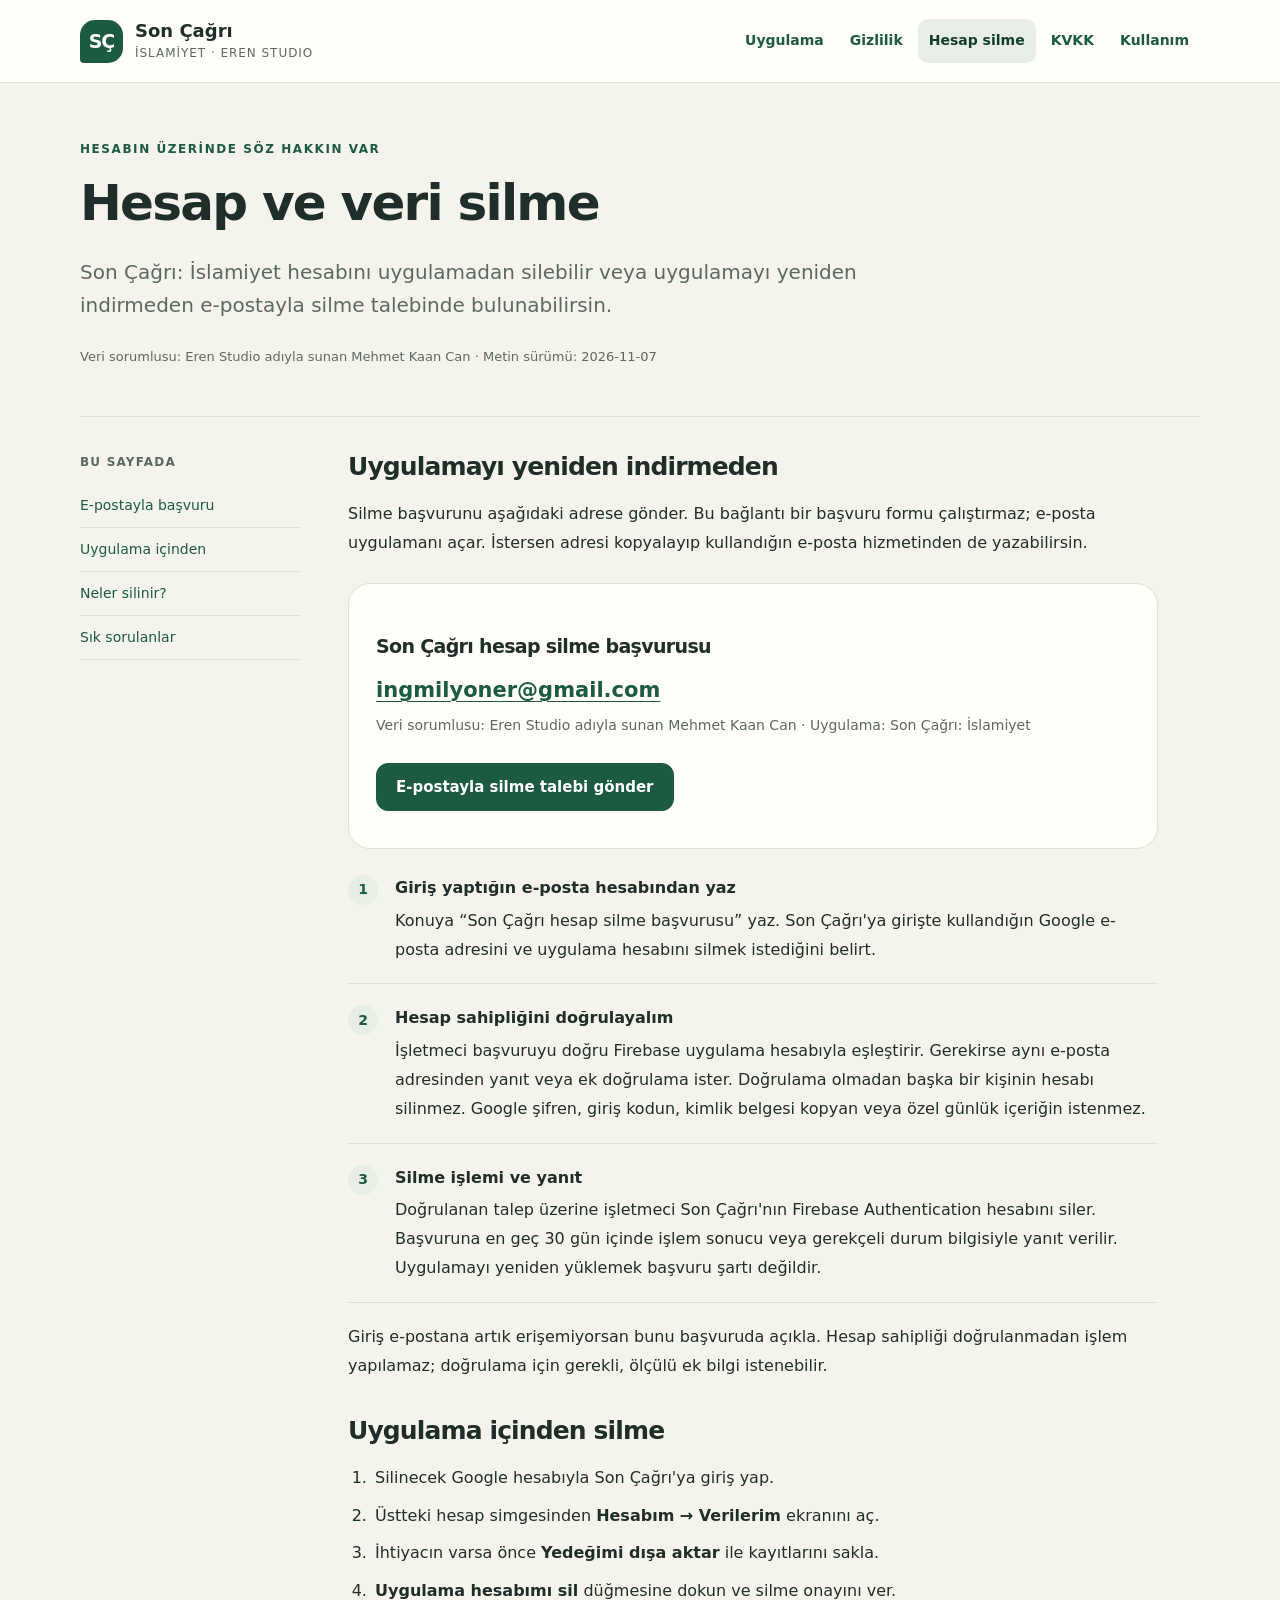
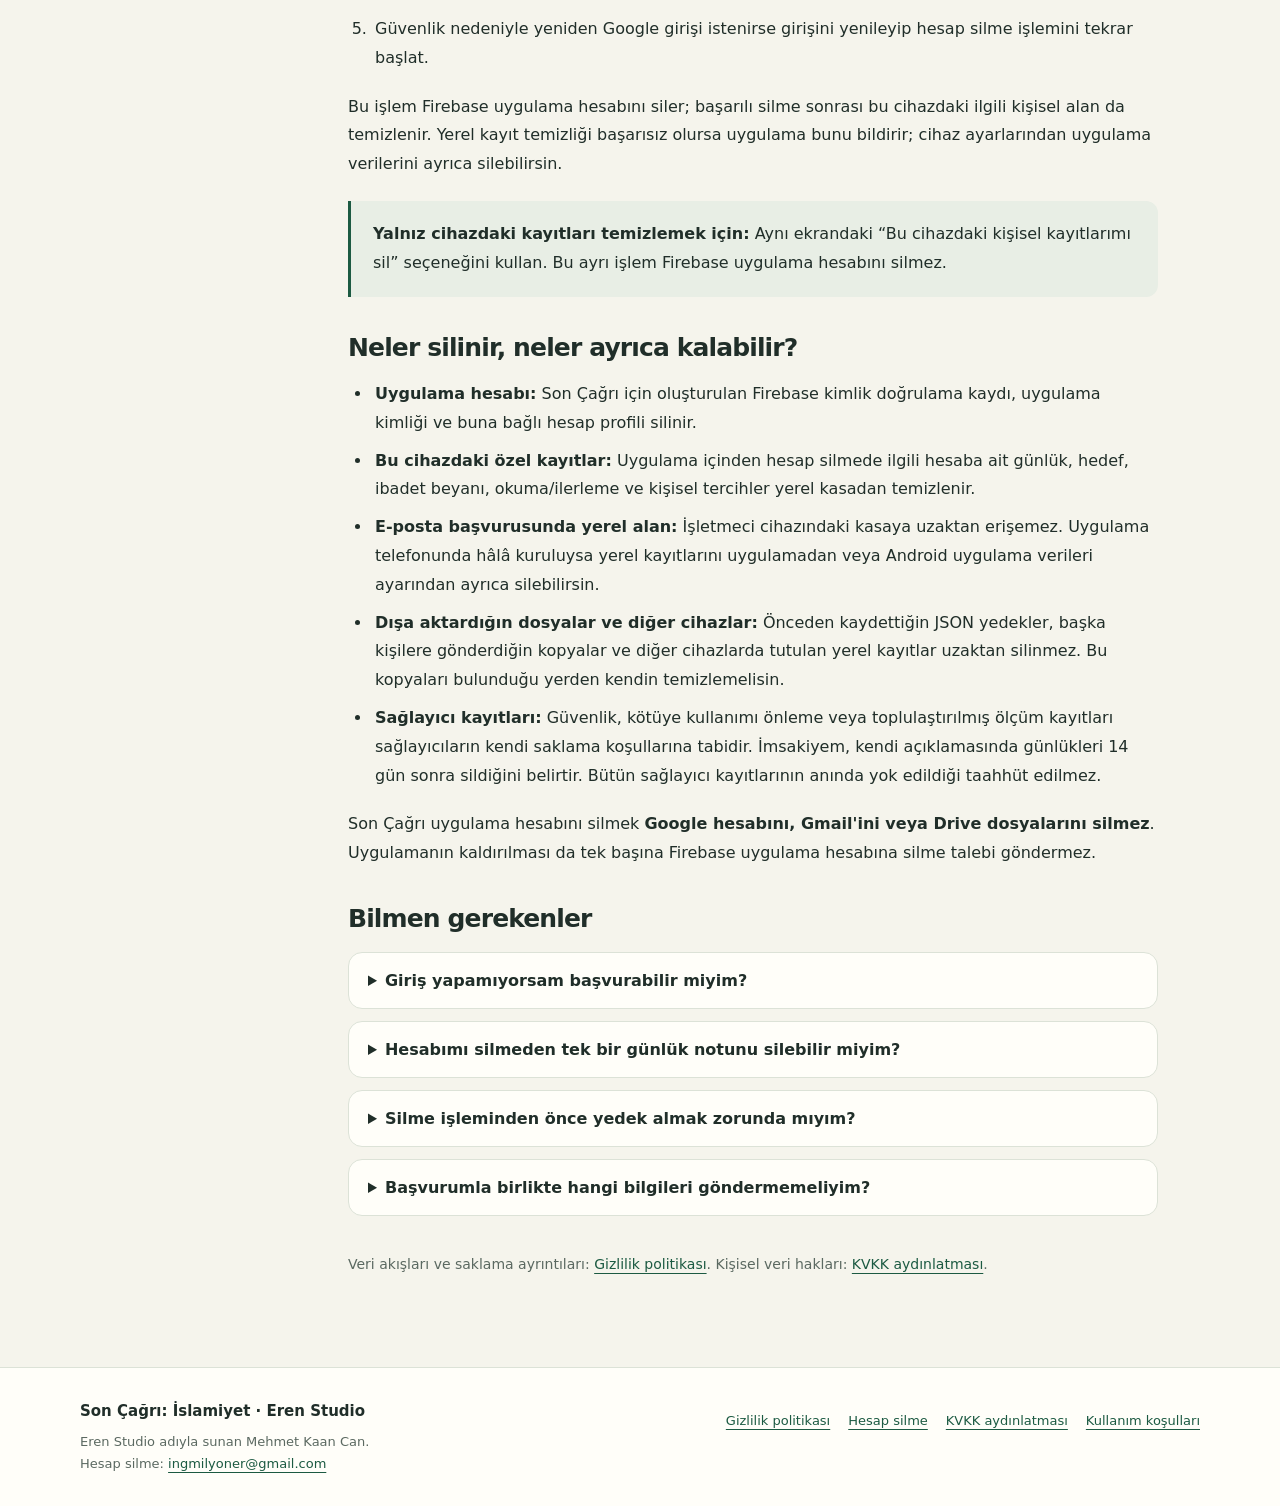
==== delete-account.html @ 75243ef0 "Publish Son Cagri privacy, KVKK and account deletion information" ====
<!doctype html>
<html lang="tr">
<head><meta charset="utf-8"><meta name="viewport" content="width=device-width,initial-scale=1"><meta name="theme-color" content="#1c5a42"><meta name="description" content="Son Çağrı: İslamiyet uygulama hesabını ve verilerini silme: uygulama içinden veya yeniden indirmeden e-postayla başvuru."><title>Hesap ve veri silme · Son Çağrı</title><link rel="stylesheet" href="style.css"></head>
<body><a class="skip" href="#icerik">İçeriğe geç</a>
<header class="site-header"><div class="wrap header-inner"><a class="brand" href="index.html" aria-label="Son Çağrı ana sayfa"><span class="brand-mark" aria-hidden="true">SÇ</span><span><span class="brand-name">Son Çağrı</span><span class="brand-sub">İSLAMİYET · EREN STUDIO</span></span></a><nav class="site-nav" aria-label="Ana gezinme"><a href="index.html">Uygulama</a><a href="privacy.html">Gizlilik</a><a href="delete-account.html" aria-current="page">Hesap silme</a><a href="kvkk.html">KVKK</a><a href="terms.html">Kullanım</a></nav></div></header>
<main id="icerik"><div class="wrap"><header class="page-intro"><span class="eyebrow">Hesabın üzerinde söz hakkın var</span><h1>Hesap ve veri silme</h1><p class="lead">Son Çağrı: İslamiyet hesabını uygulamadan silebilir veya uygulamayı yeniden indirmeden e-postayla silme talebinde bulunabilirsin.</p><p class="meta">Veri sorumlusu: Eren Studio adıyla sunan Mehmet Kaan Can · Metin sürümü: 2026-11-07</p></header>
<div class="document-layout"><nav class="toc" aria-label="Bu sayfada"><p class="toc-title">Bu sayfada</p><a href="#eposta">E-postayla başvuru</a><a href="#uygulama">Uygulama içinden</a><a href="#kapsam">Neler silinir?</a><a href="#sorular">Sık sorulanlar</a></nav><article class="prose">
<section id="eposta"><h2>Uygulamayı yeniden indirmeden</h2><p>Silme başvurunu aşağıdaki adrese gönder. Bu bağlantı bir başvuru formu çalıştırmaz; e-posta uygulamanı açar. İstersen adresi kopyalayıp kullandığın e-posta hizmetinden de yazabilirsin.</p><div class="contact-box"><h3>Son Çağrı hesap silme başvurusu</h3><a class="contact-email" href="mailto:ingmilyoner@gmail.com?subject=Son%20Cagri%20hesap%20silme%20basvurusu">ingmilyoner@gmail.com</a><p class="small">Veri sorumlusu: Eren Studio adıyla sunan Mehmet Kaan Can · Uygulama: Son Çağrı: İslamiyet</p><div class="actions"><a class="button" href="mailto:ingmilyoner@gmail.com?subject=Son%20Cagri%20hesap%20silme%20basvurusu">E-postayla silme talebi gönder</a></div></div><ol class="flow-list"><li><strong>Giriş yaptığın e-posta hesabından yaz</strong>Konuya “Son Çağrı hesap silme başvurusu” yaz. Son Çağrı'ya girişte kullandığın Google e-posta adresini ve uygulama hesabını silmek istediğini belirt.</li><li><strong>Hesap sahipliğini doğrulayalım</strong>İşletmeci başvuruyu doğru Firebase uygulama hesabıyla eşleştirir. Gerekirse aynı e-posta adresinden yanıt veya ek doğrulama ister. Doğrulama olmadan başka bir kişinin hesabı silinmez. Google şifren, giriş kodun, kimlik belgesi kopyan veya özel günlük içeriğin istenmez.</li><li><strong>Silme işlemi ve yanıt</strong>Doğrulanan talep üzerine işletmeci Son Çağrı'nın Firebase Authentication hesabını siler. Başvuruna en geç 30 gün içinde işlem sonucu veya gerekçeli durum bilgisiyle yanıt verilir. Uygulamayı yeniden yüklemek başvuru şartı değildir.</li></ol><p>Giriş e-postana artık erişemiyorsan bunu başvuruda açıkla. Hesap sahipliği doğrulanmadan işlem yapılamaz; doğrulama için gerekli, ölçülü ek bilgi istenebilir.</p></section>
<section id="uygulama"><h2>Uygulama içinden silme</h2><ol><li>Silinecek Google hesabıyla Son Çağrı'ya giriş yap.</li><li>Üstteki hesap simgesinden <strong>Hesabım → Verilerim</strong> ekranını aç.</li><li>İhtiyacın varsa önce <strong>Yedeğimi dışa aktar</strong> ile kayıtlarını sakla.</li><li><strong>Uygulama hesabımı sil</strong> düğmesine dokun ve silme onayını ver.</li><li>Güvenlik nedeniyle yeniden Google girişi istenirse girişini yenileyip hesap silme işlemini tekrar başlat.</li></ol><p>Bu işlem Firebase uygulama hesabını siler; başarılı silme sonrası bu cihazdaki ilgili kişisel alan da temizlenir. Yerel kayıt temizliği başarısız olursa uygulama bunu bildirir; cihaz ayarlarından uygulama verilerini ayrıca silebilirsin.</p><div class="note"><p><strong>Yalnız cihazdaki kayıtları temizlemek için:</strong> Aynı ekrandaki “Bu cihazdaki kişisel kayıtlarımı sil” seçeneğini kullan. Bu ayrı işlem Firebase uygulama hesabını silmez.</p></div></section>
<section id="kapsam"><h2>Neler silinir, neler ayrıca kalabilir?</h2><ul><li><strong>Uygulama hesabı:</strong> Son Çağrı için oluşturulan Firebase kimlik doğrulama kaydı, uygulama kimliği ve buna bağlı hesap profili silinir.</li><li><strong>Bu cihazdaki özel kayıtlar:</strong> Uygulama içinden hesap silmede ilgili hesaba ait günlük, hedef, ibadet beyanı, okuma/ilerleme ve kişisel tercihler yerel kasadan temizlenir.</li><li><strong>E-posta başvurusunda yerel alan:</strong> İşletmeci cihazındaki kasaya uzaktan erişemez. Uygulama telefonunda hâlâ kuruluysa yerel kayıtlarını uygulamadan veya Android uygulama verileri ayarından ayrıca silebilirsin.</li><li><strong>Dışa aktardığın dosyalar ve diğer cihazlar:</strong> Önceden kaydettiğin JSON yedekler, başka kişilere gönderdiğin kopyalar ve diğer cihazlarda tutulan yerel kayıtlar uzaktan silinmez. Bu kopyaları bulunduğu yerden kendin temizlemelisin.</li><li><strong>Sağlayıcı kayıtları:</strong> Güvenlik, kötüye kullanımı önleme veya toplulaştırılmış ölçüm kayıtları sağlayıcıların kendi saklama koşullarına tabidir. İmsakiyem, kendi açıklamasında günlükleri 14 gün sonra sildiğini belirtir. Bütün sağlayıcı kayıtlarının anında yok edildiği taahhüt edilmez.</li></ul><p>Son Çağrı uygulama hesabını silmek <strong>Google hesabını, Gmail'ini veya Drive dosyalarını silmez</strong>. Uygulamanın kaldırılması da tek başına Firebase uygulama hesabına silme talebi göndermez.</p></section>
<section id="sorular"><h2>Bilmen gerekenler</h2><details><summary>Giriş yapamıyorsam başvurabilir miyim?</summary><p>Evet. E-postayla başvurmak için uygulamaya giriş yapman veya yeniden indirmen gerekmez. İşlemden önce hesap sahipliğinin doğrulanması gerekir.</p></details><details><summary>Hesabımı silmeden tek bir günlük notunu silebilir miyim?</summary><p>Evet. Günlüğüm ekranında ilgili notun “Bu notu sil” seçeneğini kullanabilirsin. Bütün yerel kayıtları silme ve uygulama hesabını silme işlemleri de Verilerim ekranında ayrıdır.</p></details><details><summary>Silme işleminden önce yedek almak zorunda mıyım?</summary><p>Hayır. Yedek almak senin seçimin; silme talebinin şartı değildir. İhtiyaç duyduğun kayıtları korumak istiyorsan silmeden önce dışa aktarabilirsin. Yedek dosyası özel bilgiler içerir.</p></details><details><summary>Başvurumla birlikte hangi bilgileri göndermemeliyim?</summary><p>Google şifreni, tek kullanımlık giriş kodunu, kimlik belgesi kopyanı veya günlük içeriğini gönderme. Hesabı eşleştirmek için giriş e-postan ve açık silme talebinle başla.</p></details></section>
<p class="small">Veri akışları ve saklama ayrıntıları: <a href="privacy.html">Gizlilik politikası</a>. Kişisel veri hakları: <a href="kvkk.html">KVKK aydınlatması</a>.</p>
</article></div></div></main><footer class="site-footer"><div class="wrap footer-inner"><div><p class="footer-brand">Son Çağrı: İslamiyet · Eren Studio</p><p class="footer-note">Eren Studio adıyla sunan Mehmet Kaan Can.</p><p class="footer-note">Hesap silme: <a href="mailto:ingmilyoner@gmail.com">ingmilyoner@gmail.com</a></p></div><nav class="footer-links" aria-label="Yasal bilgiler"><a href="privacy.html">Gizlilik politikası</a><a href="delete-account.html">Hesap silme</a><a href="kvkk.html">KVKK aydınlatması</a><a href="terms.html">Kullanım koşulları</a></nav></div></footer></body></html>
---- style.css ----
:root{color-scheme:light;--paper:#f5f4ec;--surface:#fffef9;--ink:#202e29;--muted:#5b6961;--green:#1c5a42;--green-dark:#123d2d;--soft:#e8eee5;--line:#dce2d7;--gold:#a07a3a;--radius:22px;--shadow:0 12px 40px #253e2f08}
*{box-sizing:border-box}html{scroll-behavior:smooth;scroll-padding-top:24px}body{margin:0;background:var(--paper);color:var(--ink);font-family:system-ui,-apple-system,"Segoe UI",sans-serif;font-size:17px;line-height:1.7}a{color:var(--green);text-decoration-thickness:1px;text-underline-offset:4px}a:hover{color:var(--green-dark)}a:focus-visible,summary:focus-visible{outline:3px solid var(--gold);outline-offset:4px;border-radius:4px}button,a,summary{-webkit-tap-highlight-color:transparent}.skip{position:absolute;left:16px;top:-100px;z-index:10;background:var(--surface);padding:12px 18px}.skip:focus{top:12px}.wrap{width:min(1120px,calc(100% - 48px));margin-inline:auto}.site-header{border-bottom:1px solid var(--line);background:var(--surface)}.header-inner{display:flex;justify-content:space-between;align-items:center;gap:24px;padding-block:19px}.brand{display:flex;align-items:center;gap:12px;text-decoration:none;color:var(--ink);min-height:44px}.brand-mark{display:grid;place-items:center;width:43px;height:43px;background:var(--green);color:#fff;border-radius:15px 15px 15px 4px;font-size:19px;letter-spacing:-1px;font-weight:750;flex-shrink:0}.brand-name{display:block;font-size:18px;font-weight:750;line-height:1.3}.brand-sub{display:block;color:var(--muted);font-size:12px;letter-spacing:.08em}.site-nav{display:flex;gap:4px;flex-wrap:wrap;justify-content:flex-end}.site-nav a{display:inline-flex;align-items:center;min-height:44px;padding:8px 11px;border-radius:10px;font-size:14px;font-weight:600;text-decoration:none;white-space:nowrap}.site-nav a[aria-current="page"]{background:var(--soft);color:var(--green-dark)}main{padding-block:56px 72px}.eyebrow{display:block;color:var(--green);font-size:12px;font-weight:750;letter-spacing:.13em;text-transform:uppercase;margin-bottom:14px}h1,h2,h3,p{margin-top:0}h1,h2,h3{line-height:1.22;letter-spacing:-.035em}h1{font-size:clamp(35px,5.1vw,63px);font-weight:650;margin-bottom:22px;max-width:850px}h2{font-size:27px;font-weight:650;margin-bottom:17px}h3{font-size:20px;font-weight:650;margin-bottom:11px}p{margin-bottom:18px}.lead{font-size:20px;line-height:1.65;color:var(--muted);max-width:780px}.meta{font-size:13px;color:var(--muted);margin-top:24px}.hero{display:grid;grid-template-columns:1.2fr .8fr;gap:48px;align-items:center;padding-bottom:52px}.hero h1{font-size:clamp(38px,5.5vw,66px)}.hero-panel{background:var(--green);border-radius:100px 100px 24px 24px;padding:58px 32px 32px;color:#fff;box-shadow:var(--shadow)}.hero-panel .eyebrow{color:#d5e8c9}.hero-panel h2{font-size:29px;max-width:280px}.hero-panel p{color:#e1eadf}.hero-panel .mini-row{padding-block:14px;border-top:1px solid #ffffff35;font-size:15px}.hero-panel .mini-row:last-child{padding-bottom:0}.button{display:inline-flex;align-items:center;justify-content:center;gap:8px;min-height:48px;padding:11px 19px;border:1px solid var(--green);border-radius:12px;background:var(--green);color:#fff;font-weight:650;font-size:15px;text-decoration:none;line-height:1.5}.button:hover{background:var(--green-dark);color:#fff}.button.secondary{background:transparent;color:var(--green);border-color:var(--line)}.button.secondary:hover{background:var(--soft)}.actions{display:flex;flex-wrap:wrap;gap:12px;margin-block:25px 10px}.section-label{padding-top:12px;margin-bottom:20px;font-size:14px;color:var(--muted)}.cards{display:grid;grid-template-columns:repeat(3,minmax(0,1fr));gap:18px}.card{padding:27px;background:var(--surface);border:1px solid var(--line);border-radius:var(--radius);box-shadow:var(--shadow)}.card p{font-size:15px;color:var(--muted);margin-bottom:0}.card a.card-link{display:inline-flex;align-items:center;min-height:44px;margin-top:14px;font-size:15px;font-weight:650}.card-number{color:var(--gold);font-size:13px;font-weight:750;letter-spacing:.06em;display:block;margin-bottom:15px}.band{margin-top:25px;padding:28px 30px;border:1px solid var(--line);border-radius:var(--radius);background:var(--soft);display:flex;align-items:center;justify-content:space-between;gap:25px}.band h2{font-size:23px;margin-bottom:7px}.band p{margin:0;color:var(--muted);font-size:15px}.page-intro{padding-bottom:30px;border-bottom:1px solid var(--line);margin-bottom:35px}.page-intro h1{font-size:clamp(34px,4.5vw,50px)}.document-layout{display:grid;grid-template-columns:220px minmax(0,1fr);gap:48px}.toc{align-self:start;position:sticky;top:20px}.toc-title{font-size:12px;letter-spacing:.1em;text-transform:uppercase;color:var(--muted);font-weight:700;margin-bottom:11px}.toc a{display:flex;align-items:center;min-height:44px;padding:7px 0;font-size:14px;text-decoration:none;border-bottom:1px solid var(--line);line-height:1.5}.prose{max-width:810px;min-width:0}.prose section{margin-bottom:36px}.prose h2{font-size:25px}.prose h3{font-size:19px;margin-top:24px}.prose p,.prose li{font-size:16px;line-height:1.8}.prose ul,.prose ol{padding-left:24px;margin-block:14px 20px}.prose li{padding-left:3px;margin-bottom:9px}.prose strong{font-weight:700}.note{padding:19px 22px;border-left:3px solid var(--green);border-radius:0 12px 12px 0;background:var(--soft);font-size:15px;line-height:1.75;margin-block:22px}.note p:last-child{margin-bottom:0}.contact-box{background:var(--surface);padding:27px;border:1px solid var(--line);border-radius:var(--radius);margin-block:25px}.contact-email{display:inline-flex;align-items:center;min-height:44px;font-weight:650;font-size:clamp(17px,2vw,21px);overflow-wrap:anywhere;word-break:break-word}.contact-box p{margin-bottom:10px}.contact-box .small{margin-bottom:0}.small{font-size:14px!important;color:var(--muted)}.flow-list{list-style:none;padding:0!important;counter-reset:flow}.flow-list li{counter-increment:flow;position:relative;padding:0 0 19px 47px!important;margin:0 0 20px;border-bottom:1px solid var(--line)}.flow-list li::before{content:counter(flow);position:absolute;left:0;top:1px;display:grid;place-items:center;width:30px;height:30px;border-radius:50%;background:var(--soft);color:var(--green);font-size:14px;font-weight:750}.flow-list li strong{display:block;margin-bottom:4px}details{background:var(--surface);border:1px solid var(--line);border-radius:14px;margin-bottom:12px;padding:0 19px}summary{cursor:pointer;min-height:52px;padding-block:14px;font-weight:650;font-size:16px}details p{font-size:15px!important;padding-top:3px}code{font-family:ui-monospace,SFMono-Regular,Consolas,monospace;font-size:.86em;background:var(--soft);padding:2px 6px;border-radius:4px;overflow-wrap:anywhere}.site-footer{border-top:1px solid var(--line);background:var(--surface);padding-block:31px}.footer-inner{display:flex;align-items:flex-start;justify-content:space-between;gap:30px}.footer-brand{font-size:15px;font-weight:650;margin-bottom:6px}.footer-note{font-size:13px;color:var(--muted);max-width:390px;margin:0}.footer-links{display:flex;flex-wrap:wrap;justify-content:flex-end;gap:4px 18px;max-width:580px}.footer-links a{display:inline-flex;align-items:center;min-height:44px;font-size:13px}.divider{height:1px;background:var(--line);margin-block:30px}
@media(max-width:900px){.header-inner{align-items:flex-start;gap:12px;flex-direction:column}.site-nav{justify-content:flex-start;margin-left:-10px}.hero{gap:25px}.hero-panel{padding:45px 25px 25px}.cards{grid-template-columns:1fr 1fr}.cards .card:last-child{grid-column:1/-1}.document-layout{grid-template-columns:180px minmax(0,1fr);gap:28px}.footer-inner{flex-direction:column;gap:17px}.footer-links{justify-content:flex-start}}
@media(max-width:620px){.wrap{width:calc(100% - 32px)}body{font-size:16px}.header-inner{padding-block:16px}.site-nav{gap:0}.site-nav a{font-size:13px;padding-inline:9px}main{padding-block:35px 47px}.hero{grid-template-columns:1fr;padding-bottom:30px;gap:20px}.hero h1{font-size:43px}.lead{font-size:18px}.hero-panel{border-radius:50px 50px 20px 20px;padding:33px 25px 25px}.hero-panel h2{max-width:none;font-size:26px}.cards{grid-template-columns:1fr}.cards .card:last-child{grid-column:auto}.card{padding:23px}.band{display:block;padding:24px}.band .button{margin-top:20px}.document-layout{display:block}.toc{position:static;display:flex;gap:6px;flex-wrap:wrap;margin-bottom:30px}.toc-title{width:100%;margin-bottom:2px}.toc a{border:1px solid var(--line);border-radius:9px;min-height:44px;padding:8px 10px;font-size:12px}.page-intro{padding-bottom:21px;margin-bottom:26px}.page-intro h1{font-size:36px}.prose h2{font-size:24px}.prose section{margin-bottom:30px}.contact-box{padding:23px}.actions .button{width:100%}.site-footer{padding-block:23px}.footer-links{gap:2px 16px}.note{padding:16px 18px}}
@media(prefers-reduced-motion:reduce){html{scroll-behavior:auto}}
@media print{body{background:#fff;color:#000}.site-header,.toc,.site-footer,.skip,.actions{display:none}main{padding:0}.wrap{width:100%}.document-layout{display:block}.prose{max-width:none}.note,.contact-box{break-inside:avoid;box-shadow:none}a{color:inherit}}
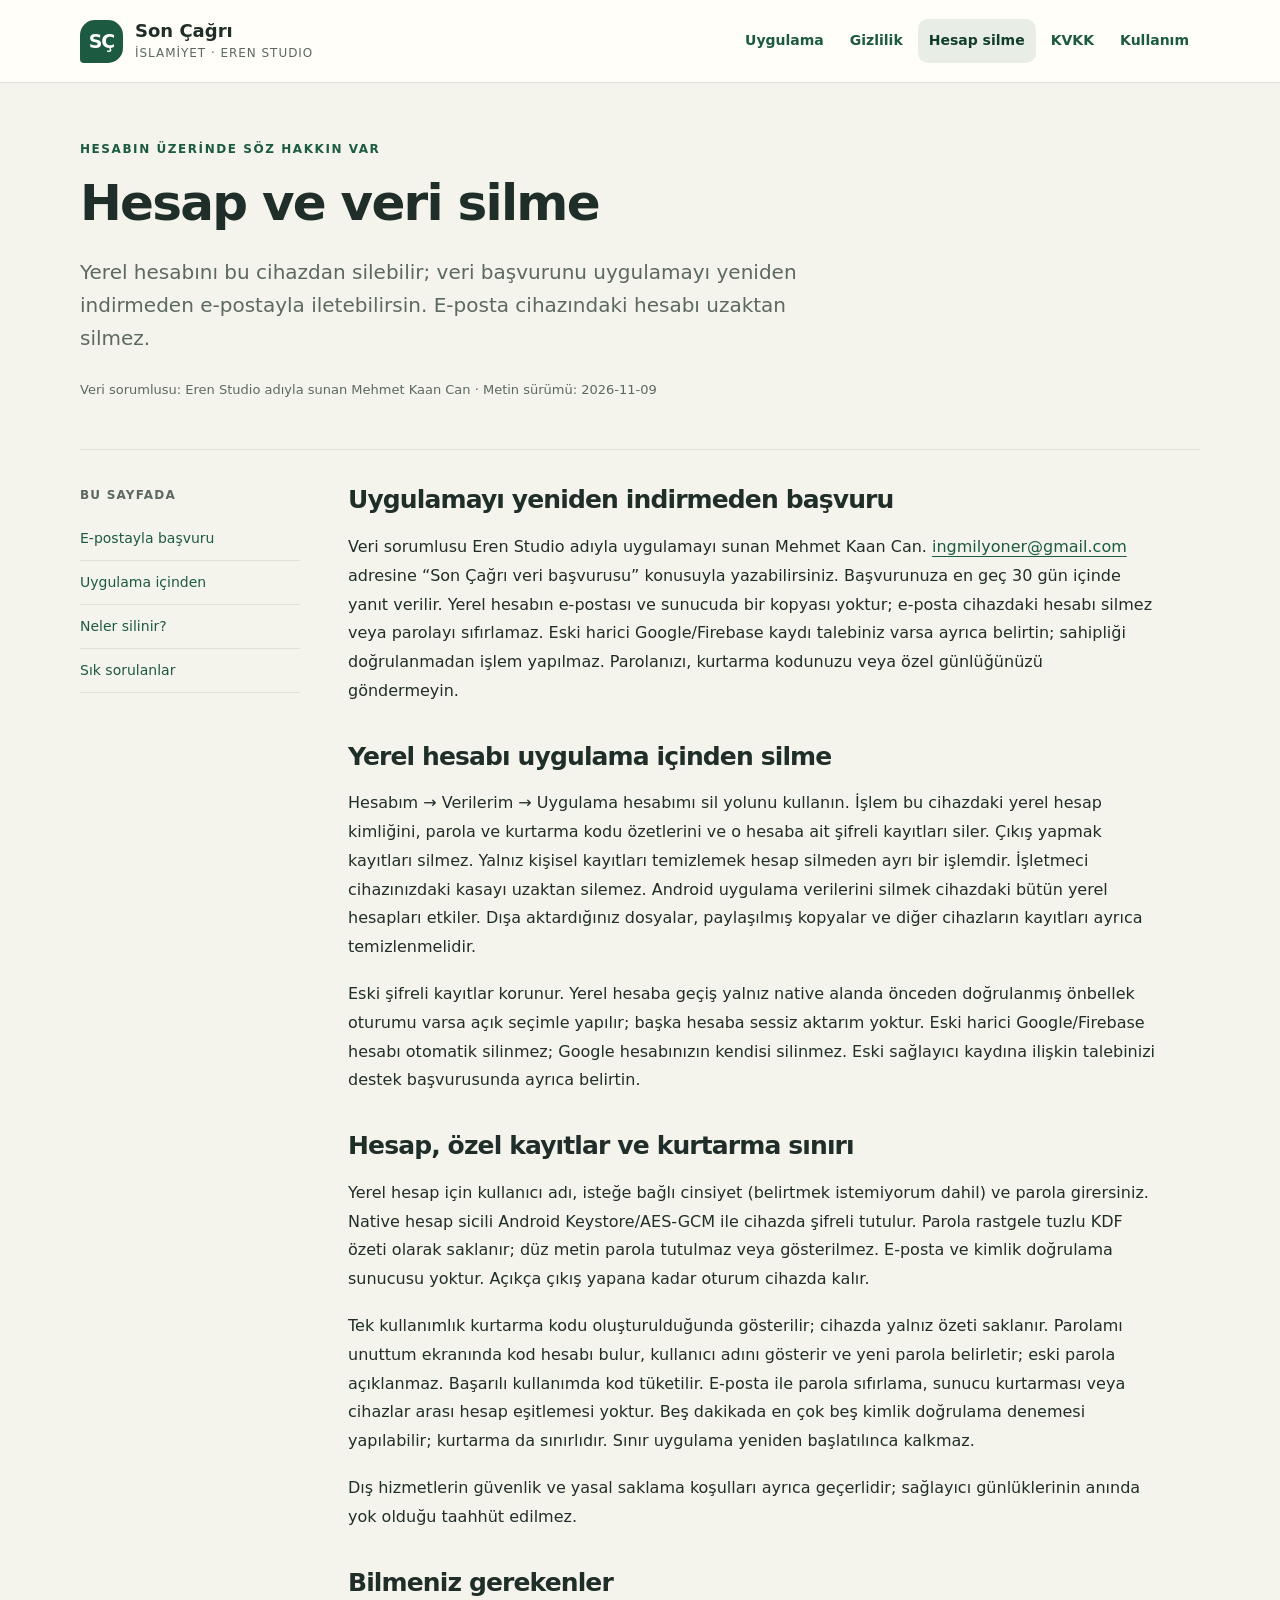
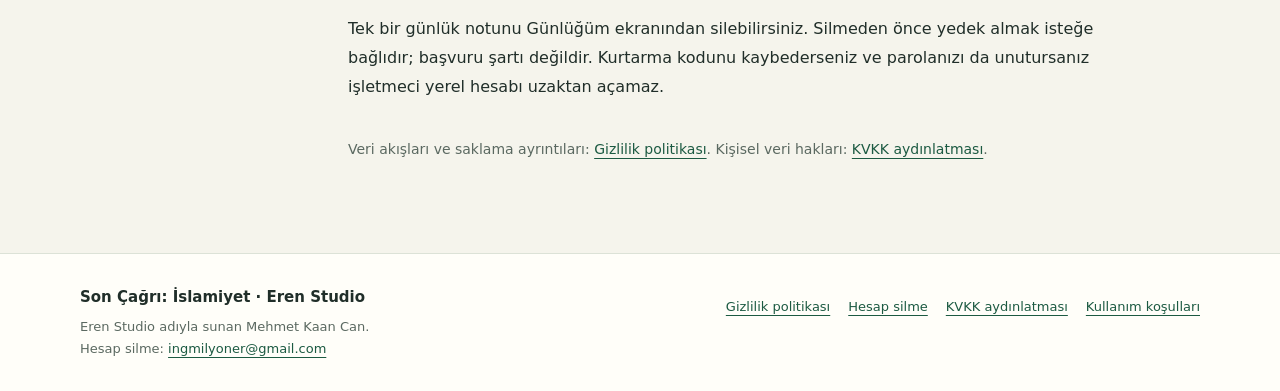
==== commit 789a1d5f: "Update local account privacy, recovery and deletion notices" ====
--- a/delete-account.html
+++ b/delete-account.html
@@ -3,11 +3,11 @@
 <head><meta charset="utf-8"><meta name="viewport" content="width=device-width,initial-scale=1"><meta name="theme-color" content="#1c5a42"><meta name="description" content="Son Çağrı: İslamiyet uygulama hesabını ve verilerini silme: uygulama içinden veya yeniden indirmeden e-postayla başvuru."><title>Hesap ve veri silme · Son Çağrı</title><link rel="stylesheet" href="style.css"></head>
 <body><a class="skip" href="#icerik">İçeriğe geç</a>
 <header class="site-header"><div class="wrap header-inner"><a class="brand" href="index.html" aria-label="Son Çağrı ana sayfa"><span class="brand-mark" aria-hidden="true">SÇ</span><span><span class="brand-name">Son Çağrı</span><span class="brand-sub">İSLAMİYET · EREN STUDIO</span></span></a><nav class="site-nav" aria-label="Ana gezinme"><a href="index.html">Uygulama</a><a href="privacy.html">Gizlilik</a><a href="delete-account.html" aria-current="page">Hesap silme</a><a href="kvkk.html">KVKK</a><a href="terms.html">Kullanım</a></nav></div></header>
-<main id="icerik"><div class="wrap"><header class="page-intro"><span class="eyebrow">Hesabın üzerinde söz hakkın var</span><h1>Hesap ve veri silme</h1><p class="lead">Son Çağrı: İslamiyet hesabını uygulamadan silebilir veya uygulamayı yeniden indirmeden e-postayla silme talebinde bulunabilirsin.</p><p class="meta">Veri sorumlusu: Eren Studio adıyla sunan Mehmet Kaan Can · Metin sürümü: 2026-11-07</p></header>
+<main id="icerik"><div class="wrap"><header class="page-intro"><span class="eyebrow">Hesabın üzerinde söz hakkın var</span><h1>Hesap ve veri silme</h1><p class="lead">Yerel hesabını bu cihazdan silebilir; veri başvurunu uygulamayı yeniden indirmeden e-postayla iletebilirsin. E-posta cihazındaki hesabı uzaktan silmez.</p><p class="meta">Veri sorumlusu: Eren Studio adıyla sunan Mehmet Kaan Can · Metin sürümü: 2026-11-09</p></header>
 <div class="document-layout"><nav class="toc" aria-label="Bu sayfada"><p class="toc-title">Bu sayfada</p><a href="#eposta">E-postayla başvuru</a><a href="#uygulama">Uygulama içinden</a><a href="#kapsam">Neler silinir?</a><a href="#sorular">Sık sorulanlar</a></nav><article class="prose">
-<section id="eposta"><h2>Uygulamayı yeniden indirmeden</h2><p>Silme başvurunu aşağıdaki adrese gönder. Bu bağlantı bir başvuru formu çalıştırmaz; e-posta uygulamanı açar. İstersen adresi kopyalayıp kullandığın e-posta hizmetinden de yazabilirsin.</p><div class="contact-box"><h3>Son Çağrı hesap silme başvurusu</h3><a class="contact-email" href="mailto:ingmilyoner@gmail.com?subject=Son%20Cagri%20hesap%20silme%20basvurusu">ingmilyoner@gmail.com</a><p class="small">Veri sorumlusu: Eren Studio adıyla sunan Mehmet Kaan Can · Uygulama: Son Çağrı: İslamiyet</p><div class="actions"><a class="button" href="mailto:ingmilyoner@gmail.com?subject=Son%20Cagri%20hesap%20silme%20basvurusu">E-postayla silme talebi gönder</a></div></div><ol class="flow-list"><li><strong>Giriş yaptığın e-posta hesabından yaz</strong>Konuya “Son Çağrı hesap silme başvurusu” yaz. Son Çağrı'ya girişte kullandığın Google e-posta adresini ve uygulama hesabını silmek istediğini belirt.</li><li><strong>Hesap sahipliğini doğrulayalım</strong>İşletmeci başvuruyu doğru Firebase uygulama hesabıyla eşleştirir. Gerekirse aynı e-posta adresinden yanıt veya ek doğrulama ister. Doğrulama olmadan başka bir kişinin hesabı silinmez. Google şifren, giriş kodun, kimlik belgesi kopyan veya özel günlük içeriğin istenmez.</li><li><strong>Silme işlemi ve yanıt</strong>Doğrulanan talep üzerine işletmeci Son Çağrı'nın Firebase Authentication hesabını siler. Başvuruna en geç 30 gün içinde işlem sonucu veya gerekçeli durum bilgisiyle yanıt verilir. Uygulamayı yeniden yüklemek başvuru şartı değildir.</li></ol><p>Giriş e-postana artık erişemiyorsan bunu başvuruda açıkla. Hesap sahipliği doğrulanmadan işlem yapılamaz; doğrulama için gerekli, ölçülü ek bilgi istenebilir.</p></section>
-<section id="uygulama"><h2>Uygulama içinden silme</h2><ol><li>Silinecek Google hesabıyla Son Çağrı'ya giriş yap.</li><li>Üstteki hesap simgesinden <strong>Hesabım → Verilerim</strong> ekranını aç.</li><li>İhtiyacın varsa önce <strong>Yedeğimi dışa aktar</strong> ile kayıtlarını sakla.</li><li><strong>Uygulama hesabımı sil</strong> düğmesine dokun ve silme onayını ver.</li><li>Güvenlik nedeniyle yeniden Google girişi istenirse girişini yenileyip hesap silme işlemini tekrar başlat.</li></ol><p>Bu işlem Firebase uygulama hesabını siler; başarılı silme sonrası bu cihazdaki ilgili kişisel alan da temizlenir. Yerel kayıt temizliği başarısız olursa uygulama bunu bildirir; cihaz ayarlarından uygulama verilerini ayrıca silebilirsin.</p><div class="note"><p><strong>Yalnız cihazdaki kayıtları temizlemek için:</strong> Aynı ekrandaki “Bu cihazdaki kişisel kayıtlarımı sil” seçeneğini kullan. Bu ayrı işlem Firebase uygulama hesabını silmez.</p></div></section>
-<section id="kapsam"><h2>Neler silinir, neler ayrıca kalabilir?</h2><ul><li><strong>Uygulama hesabı:</strong> Son Çağrı için oluşturulan Firebase kimlik doğrulama kaydı, uygulama kimliği ve buna bağlı hesap profili silinir.</li><li><strong>Bu cihazdaki özel kayıtlar:</strong> Uygulama içinden hesap silmede ilgili hesaba ait günlük, hedef, ibadet beyanı, okuma/ilerleme ve kişisel tercihler yerel kasadan temizlenir.</li><li><strong>E-posta başvurusunda yerel alan:</strong> İşletmeci cihazındaki kasaya uzaktan erişemez. Uygulama telefonunda hâlâ kuruluysa yerel kayıtlarını uygulamadan veya Android uygulama verileri ayarından ayrıca silebilirsin.</li><li><strong>Dışa aktardığın dosyalar ve diğer cihazlar:</strong> Önceden kaydettiğin JSON yedekler, başka kişilere gönderdiğin kopyalar ve diğer cihazlarda tutulan yerel kayıtlar uzaktan silinmez. Bu kopyaları bulunduğu yerden kendin temizlemelisin.</li><li><strong>Sağlayıcı kayıtları:</strong> Güvenlik, kötüye kullanımı önleme veya toplulaştırılmış ölçüm kayıtları sağlayıcıların kendi saklama koşullarına tabidir. İmsakiyem, kendi açıklamasında günlükleri 14 gün sonra sildiğini belirtir. Bütün sağlayıcı kayıtlarının anında yok edildiği taahhüt edilmez.</li></ul><p>Son Çağrı uygulama hesabını silmek <strong>Google hesabını, Gmail'ini veya Drive dosyalarını silmez</strong>. Uygulamanın kaldırılması da tek başına Firebase uygulama hesabına silme talebi göndermez.</p></section>
-<section id="sorular"><h2>Bilmen gerekenler</h2><details><summary>Giriş yapamıyorsam başvurabilir miyim?</summary><p>Evet. E-postayla başvurmak için uygulamaya giriş yapman veya yeniden indirmen gerekmez. İşlemden önce hesap sahipliğinin doğrulanması gerekir.</p></details><details><summary>Hesabımı silmeden tek bir günlük notunu silebilir miyim?</summary><p>Evet. Günlüğüm ekranında ilgili notun “Bu notu sil” seçeneğini kullanabilirsin. Bütün yerel kayıtları silme ve uygulama hesabını silme işlemleri de Verilerim ekranında ayrıdır.</p></details><details><summary>Silme işleminden önce yedek almak zorunda mıyım?</summary><p>Hayır. Yedek almak senin seçimin; silme talebinin şartı değildir. İhtiyaç duyduğun kayıtları korumak istiyorsan silmeden önce dışa aktarabilirsin. Yedek dosyası özel bilgiler içerir.</p></details><details><summary>Başvurumla birlikte hangi bilgileri göndermemeliyim?</summary><p>Google şifreni, tek kullanımlık giriş kodunu, kimlik belgesi kopyanı veya günlük içeriğini gönderme. Hesabı eşleştirmek için giriş e-postan ve açık silme talebinle başla.</p></details></section>
+<section id="eposta"><h2>Uygulamayı yeniden indirmeden başvuru</h2><p>Veri sorumlusu Eren Studio adıyla uygulamayı sunan Mehmet Kaan Can. <a href="mailto:ingmilyoner@gmail.com?subject=Son%20Cagri%20veri%20basvurusu">ingmilyoner@gmail.com</a> adresine “Son Çağrı veri başvurusu” konusuyla yazabilirsiniz. Başvurunuza en geç 30 gün içinde yanıt verilir. Yerel hesabın e-postası ve sunucuda bir kopyası yoktur; e-posta cihazdaki hesabı silmez veya parolayı sıfırlamaz. Eski harici Google/Firebase kaydı talebiniz varsa ayrıca belirtin; sahipliği doğrulanmadan işlem yapılmaz. Parolanızı, kurtarma kodunuzu veya özel günlüğünüzü göndermeyin.</p></section>
+<section id="uygulama"><h2>Yerel hesabı uygulama içinden silme</h2><p>Hesabım → Verilerim → Uygulama hesabımı sil yolunu kullanın. İşlem bu cihazdaki yerel hesap kimliğini, parola ve kurtarma kodu özetlerini ve o hesaba ait şifreli kayıtları siler. Çıkış yapmak kayıtları silmez. Yalnız kişisel kayıtları temizlemek hesap silmeden ayrı bir işlemdir. İşletmeci cihazınızdaki kasayı uzaktan silemez. Android uygulama verilerini silmek cihazdaki bütün yerel hesapları etkiler. Dışa aktardığınız dosyalar, paylaşılmış kopyalar ve diğer cihazların kayıtları ayrıca temizlenmelidir.</p><p>Eski şifreli kayıtlar korunur. Yerel hesaba geçiş yalnız native alanda önceden doğrulanmış önbellek oturumu varsa açık seçimle yapılır; başka hesaba sessiz aktarım yoktur. Eski harici Google/Firebase hesabı otomatik silinmez; Google hesabınızın kendisi silinmez. Eski sağlayıcı kaydına ilişkin talebinizi destek başvurusunda ayrıca belirtin.</p></section>
+<section id="kapsam"><h2>Hesap, özel kayıtlar ve kurtarma sınırı</h2><p>Yerel hesap için kullanıcı adı, isteğe bağlı cinsiyet (belirtmek istemiyorum dahil) ve parola girersiniz. Native hesap sicili Android Keystore/AES-GCM ile cihazda şifreli tutulur. Parola rastgele tuzlu KDF özeti olarak saklanır; düz metin parola tutulmaz veya gösterilmez. E-posta ve kimlik doğrulama sunucusu yoktur. Açıkça çıkış yapana kadar oturum cihazda kalır.</p><p>Tek kullanımlık kurtarma kodu oluşturulduğunda gösterilir; cihazda yalnız özeti saklanır. Parolamı unuttum ekranında kod hesabı bulur, kullanıcı adını gösterir ve yeni parola belirletir; eski parola açıklanmaz. Başarılı kullanımda kod tüketilir. E-posta ile parola sıfırlama, sunucu kurtarması veya cihazlar arası hesap eşitlemesi yoktur. Beş dakikada en çok beş kimlik doğrulama denemesi yapılabilir; kurtarma da sınırlıdır. Sınır uygulama yeniden başlatılınca kalkmaz.</p><p>Dış hizmetlerin güvenlik ve yasal saklama koşulları ayrıca geçerlidir; sağlayıcı günlüklerinin anında yok olduğu taahhüt edilmez.</p></section>
+<section id="sorular"><h2>Bilmeniz gerekenler</h2><p>Tek bir günlük notunu Günlüğüm ekranından silebilirsiniz. Silmeden önce yedek almak isteğe bağlıdır; başvuru şartı değildir. Kurtarma kodunu kaybederseniz ve parolanızı da unutursanız işletmeci yerel hesabı uzaktan açamaz.</p></section>
 <p class="small">Veri akışları ve saklama ayrıntıları: <a href="privacy.html">Gizlilik politikası</a>. Kişisel veri hakları: <a href="kvkk.html">KVKK aydınlatması</a>.</p>
 </article></div></div></main><footer class="site-footer"><div class="wrap footer-inner"><div><p class="footer-brand">Son Çağrı: İslamiyet · Eren Studio</p><p class="footer-note">Eren Studio adıyla sunan Mehmet Kaan Can.</p><p class="footer-note">Hesap silme: <a href="mailto:ingmilyoner@gmail.com">ingmilyoner@gmail.com</a></p></div><nav class="footer-links" aria-label="Yasal bilgiler"><a href="privacy.html">Gizlilik politikası</a><a href="delete-account.html">Hesap silme</a><a href="kvkk.html">KVKK aydınlatması</a><a href="terms.html">Kullanım koşulları</a></nav></div></footer></body></html>
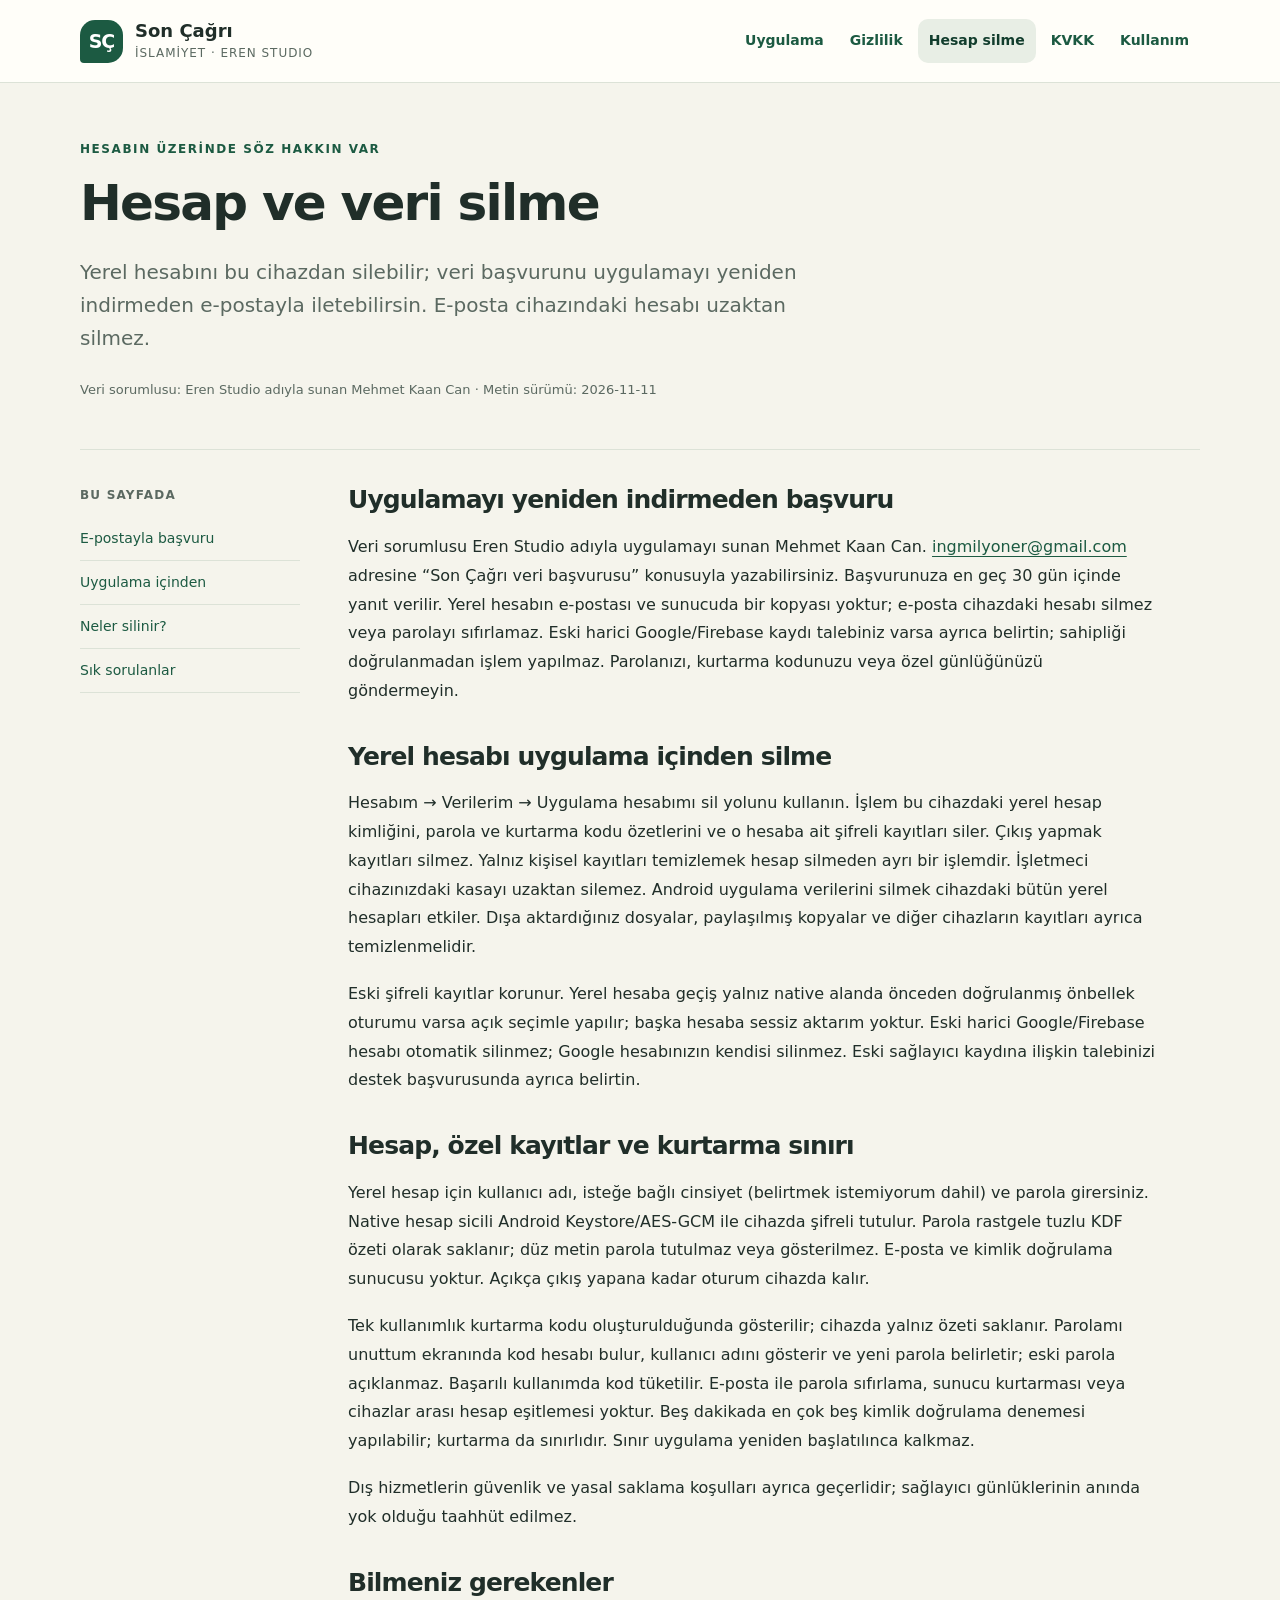
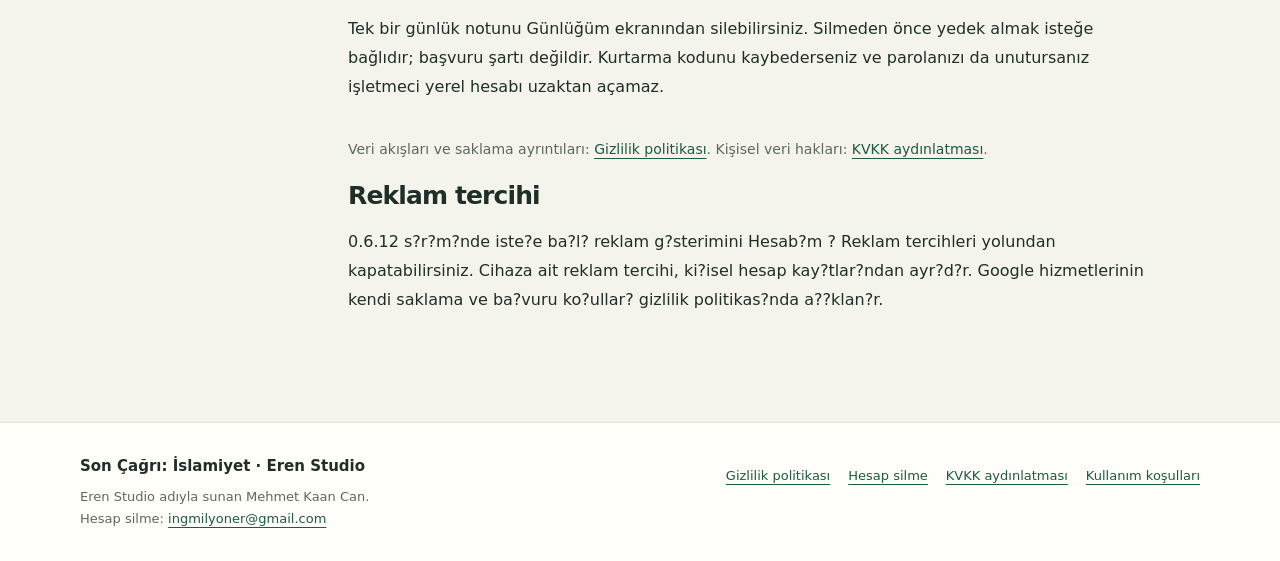
==== commit 811345fb: "Disclose optional Son Cagri AdMob data flows" ====
--- a/delete-account.html
+++ b/delete-account.html
@@ -3,11 +3,11 @@
 <head><meta charset="utf-8"><meta name="viewport" content="width=device-width,initial-scale=1"><meta name="theme-color" content="#1c5a42"><meta name="description" content="Son Çağrı: İslamiyet uygulama hesabını ve verilerini silme: uygulama içinden veya yeniden indirmeden e-postayla başvuru."><title>Hesap ve veri silme · Son Çağrı</title><link rel="stylesheet" href="style.css"></head>
 <body><a class="skip" href="#icerik">İçeriğe geç</a>
 <header class="site-header"><div class="wrap header-inner"><a class="brand" href="index.html" aria-label="Son Çağrı ana sayfa"><span class="brand-mark" aria-hidden="true">SÇ</span><span><span class="brand-name">Son Çağrı</span><span class="brand-sub">İSLAMİYET · EREN STUDIO</span></span></a><nav class="site-nav" aria-label="Ana gezinme"><a href="index.html">Uygulama</a><a href="privacy.html">Gizlilik</a><a href="delete-account.html" aria-current="page">Hesap silme</a><a href="kvkk.html">KVKK</a><a href="terms.html">Kullanım</a></nav></div></header>
-<main id="icerik"><div class="wrap"><header class="page-intro"><span class="eyebrow">Hesabın üzerinde söz hakkın var</span><h1>Hesap ve veri silme</h1><p class="lead">Yerel hesabını bu cihazdan silebilir; veri başvurunu uygulamayı yeniden indirmeden e-postayla iletebilirsin. E-posta cihazındaki hesabı uzaktan silmez.</p><p class="meta">Veri sorumlusu: Eren Studio adıyla sunan Mehmet Kaan Can · Metin sürümü: 2026-11-09</p></header>
+<main id="icerik"><div class="wrap"><header class="page-intro"><span class="eyebrow">Hesabın üzerinde söz hakkın var</span><h1>Hesap ve veri silme</h1><p class="lead">Yerel hesabını bu cihazdan silebilir; veri başvurunu uygulamayı yeniden indirmeden e-postayla iletebilirsin. E-posta cihazındaki hesabı uzaktan silmez.</p><p class="meta">Veri sorumlusu: Eren Studio adıyla sunan Mehmet Kaan Can · Metin sürümü: 2026-11-11</p></header>
 <div class="document-layout"><nav class="toc" aria-label="Bu sayfada"><p class="toc-title">Bu sayfada</p><a href="#eposta">E-postayla başvuru</a><a href="#uygulama">Uygulama içinden</a><a href="#kapsam">Neler silinir?</a><a href="#sorular">Sık sorulanlar</a></nav><article class="prose">
 <section id="eposta"><h2>Uygulamayı yeniden indirmeden başvuru</h2><p>Veri sorumlusu Eren Studio adıyla uygulamayı sunan Mehmet Kaan Can. <a href="mailto:ingmilyoner@gmail.com?subject=Son%20Cagri%20veri%20basvurusu">ingmilyoner@gmail.com</a> adresine “Son Çağrı veri başvurusu” konusuyla yazabilirsiniz. Başvurunuza en geç 30 gün içinde yanıt verilir. Yerel hesabın e-postası ve sunucuda bir kopyası yoktur; e-posta cihazdaki hesabı silmez veya parolayı sıfırlamaz. Eski harici Google/Firebase kaydı talebiniz varsa ayrıca belirtin; sahipliği doğrulanmadan işlem yapılmaz. Parolanızı, kurtarma kodunuzu veya özel günlüğünüzü göndermeyin.</p></section>
 <section id="uygulama"><h2>Yerel hesabı uygulama içinden silme</h2><p>Hesabım → Verilerim → Uygulama hesabımı sil yolunu kullanın. İşlem bu cihazdaki yerel hesap kimliğini, parola ve kurtarma kodu özetlerini ve o hesaba ait şifreli kayıtları siler. Çıkış yapmak kayıtları silmez. Yalnız kişisel kayıtları temizlemek hesap silmeden ayrı bir işlemdir. İşletmeci cihazınızdaki kasayı uzaktan silemez. Android uygulama verilerini silmek cihazdaki bütün yerel hesapları etkiler. Dışa aktardığınız dosyalar, paylaşılmış kopyalar ve diğer cihazların kayıtları ayrıca temizlenmelidir.</p><p>Eski şifreli kayıtlar korunur. Yerel hesaba geçiş yalnız native alanda önceden doğrulanmış önbellek oturumu varsa açık seçimle yapılır; başka hesaba sessiz aktarım yoktur. Eski harici Google/Firebase hesabı otomatik silinmez; Google hesabınızın kendisi silinmez. Eski sağlayıcı kaydına ilişkin talebinizi destek başvurusunda ayrıca belirtin.</p></section>
 <section id="kapsam"><h2>Hesap, özel kayıtlar ve kurtarma sınırı</h2><p>Yerel hesap için kullanıcı adı, isteğe bağlı cinsiyet (belirtmek istemiyorum dahil) ve parola girersiniz. Native hesap sicili Android Keystore/AES-GCM ile cihazda şifreli tutulur. Parola rastgele tuzlu KDF özeti olarak saklanır; düz metin parola tutulmaz veya gösterilmez. E-posta ve kimlik doğrulama sunucusu yoktur. Açıkça çıkış yapana kadar oturum cihazda kalır.</p><p>Tek kullanımlık kurtarma kodu oluşturulduğunda gösterilir; cihazda yalnız özeti saklanır. Parolamı unuttum ekranında kod hesabı bulur, kullanıcı adını gösterir ve yeni parola belirletir; eski parola açıklanmaz. Başarılı kullanımda kod tüketilir. E-posta ile parola sıfırlama, sunucu kurtarması veya cihazlar arası hesap eşitlemesi yoktur. Beş dakikada en çok beş kimlik doğrulama denemesi yapılabilir; kurtarma da sınırlıdır. Sınır uygulama yeniden başlatılınca kalkmaz.</p><p>Dış hizmetlerin güvenlik ve yasal saklama koşulları ayrıca geçerlidir; sağlayıcı günlüklerinin anında yok olduğu taahhüt edilmez.</p></section>
 <section id="sorular"><h2>Bilmeniz gerekenler</h2><p>Tek bir günlük notunu Günlüğüm ekranından silebilirsiniz. Silmeden önce yedek almak isteğe bağlıdır; başvuru şartı değildir. Kurtarma kodunu kaybederseniz ve parolanızı da unutursanız işletmeci yerel hesabı uzaktan açamaz.</p></section>
 <p class="small">Veri akışları ve saklama ayrıntıları: <a href="privacy.html">Gizlilik politikası</a>. Kişisel veri hakları: <a href="kvkk.html">KVKK aydınlatması</a>.</p>
-</article></div></div></main><footer class="site-footer"><div class="wrap footer-inner"><div><p class="footer-brand">Son Çağrı: İslamiyet · Eren Studio</p><p class="footer-note">Eren Studio adıyla sunan Mehmet Kaan Can.</p><p class="footer-note">Hesap silme: <a href="mailto:ingmilyoner@gmail.com">ingmilyoner@gmail.com</a></p></div><nav class="footer-links" aria-label="Yasal bilgiler"><a href="privacy.html">Gizlilik politikası</a><a href="delete-account.html">Hesap silme</a><a href="kvkk.html">KVKK aydınlatması</a><a href="terms.html">Kullanım koşulları</a></nav></div></footer></body></html>
+<section><h2>Reklam tercihi</h2><p>0.6.12 s?r?m?nde iste?e ba?l? reklam g?sterimini Hesab?m ? Reklam tercihleri yolundan kapatabilirsiniz. Cihaza ait reklam tercihi, ki?isel hesap kay?tlar?ndan ayr?d?r. Google hizmetlerinin kendi saklama ve ba?vuru ko?ullar? gizlilik politikas?nda a??klan?r.</p></section></article></div></div></main><footer class="site-footer"><div class="wrap footer-inner"><div><p class="footer-brand">Son Çağrı: İslamiyet · Eren Studio</p><p class="footer-note">Eren Studio adıyla sunan Mehmet Kaan Can.</p><p class="footer-note">Hesap silme: <a href="mailto:ingmilyoner@gmail.com">ingmilyoner@gmail.com</a></p></div><nav class="footer-links" aria-label="Yasal bilgiler"><a href="privacy.html">Gizlilik politikası</a><a href="delete-account.html">Hesap silme</a><a href="kvkk.html">KVKK aydınlatması</a><a href="terms.html">Kullanım koşulları</a></nav></div></footer></body></html>
